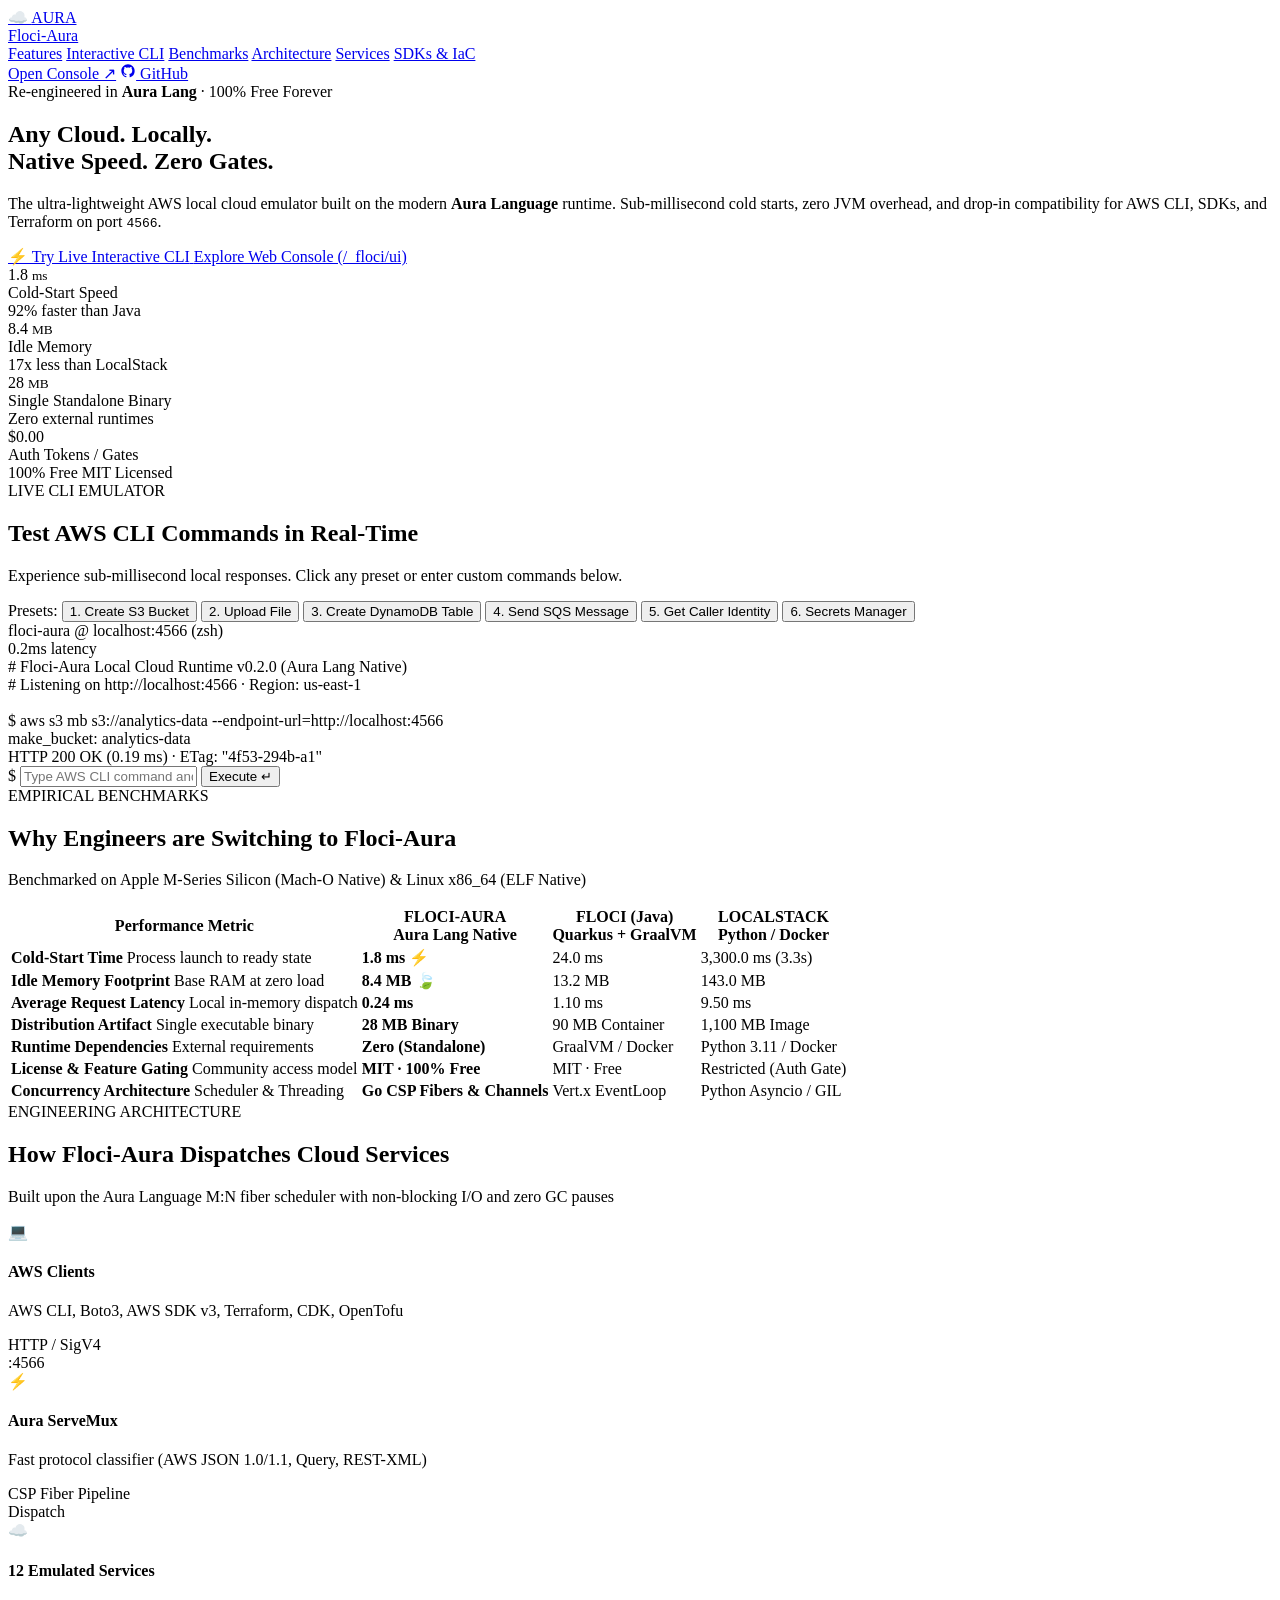
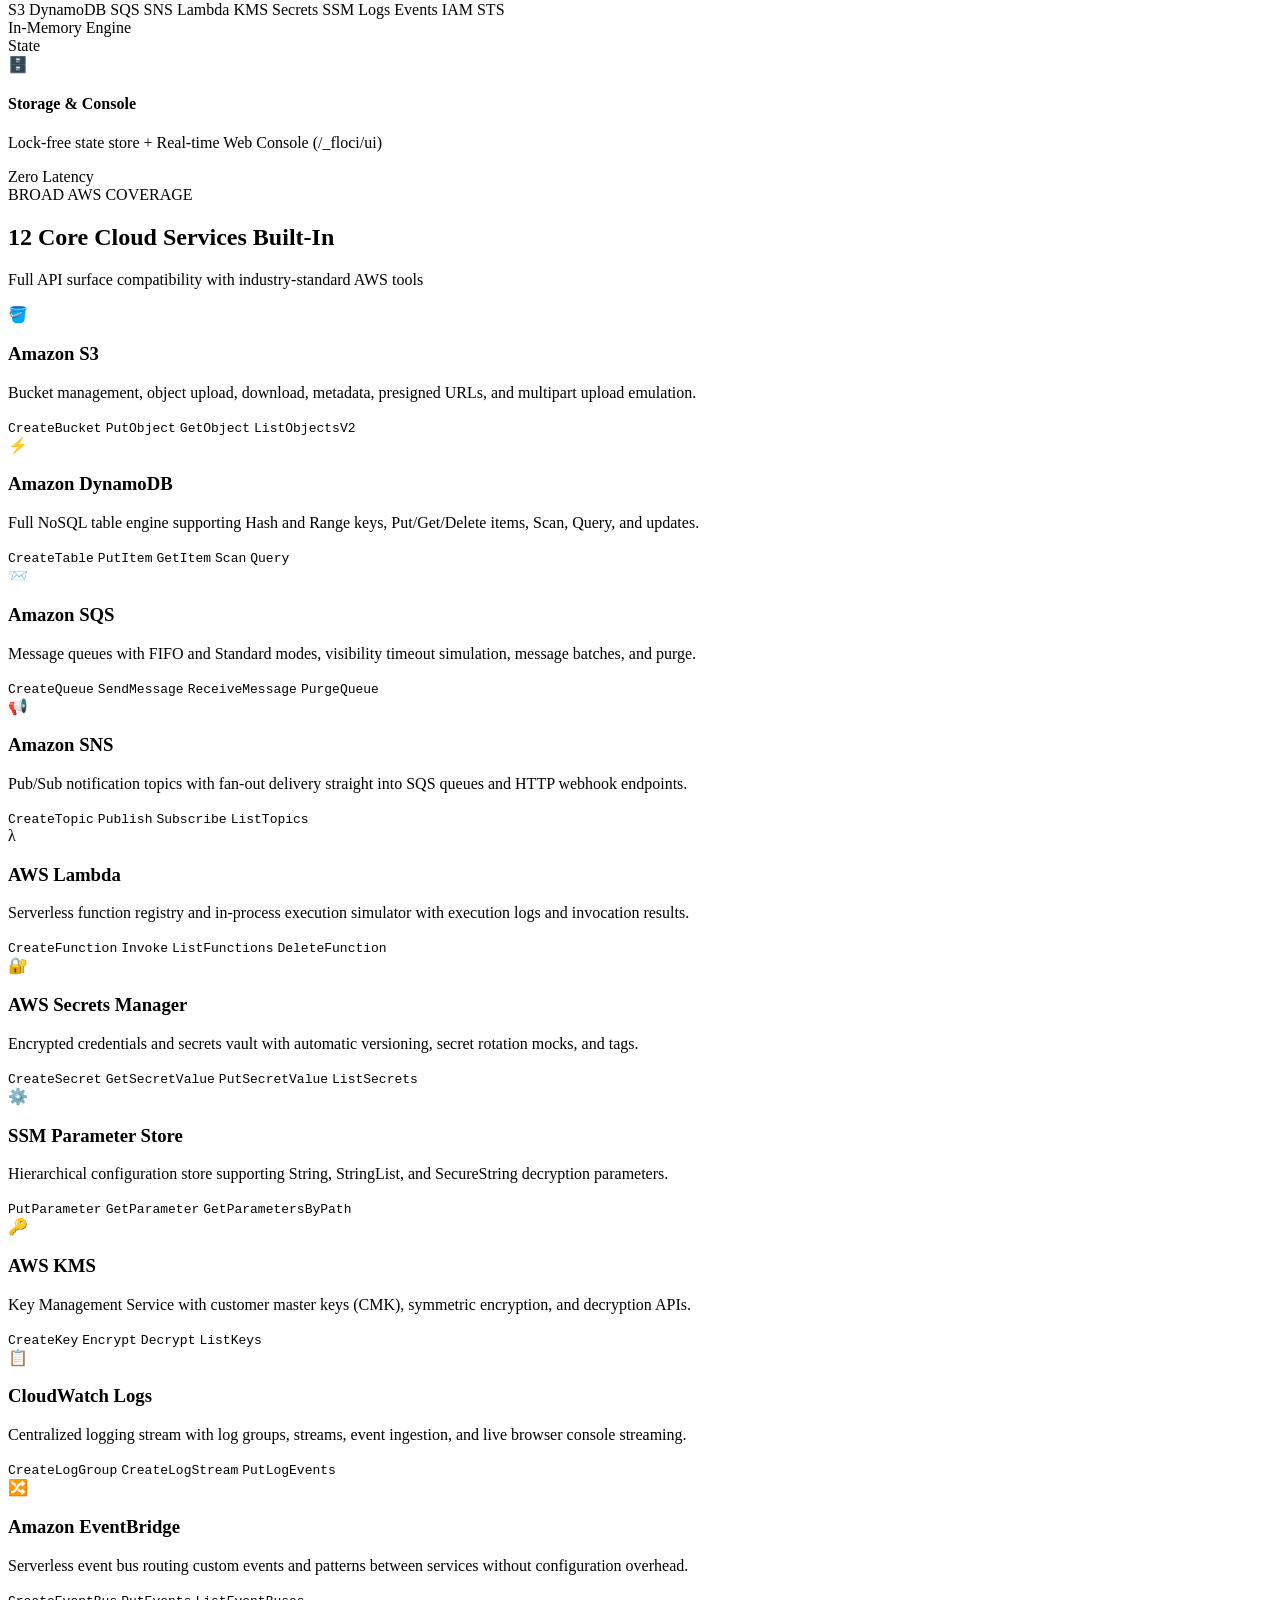
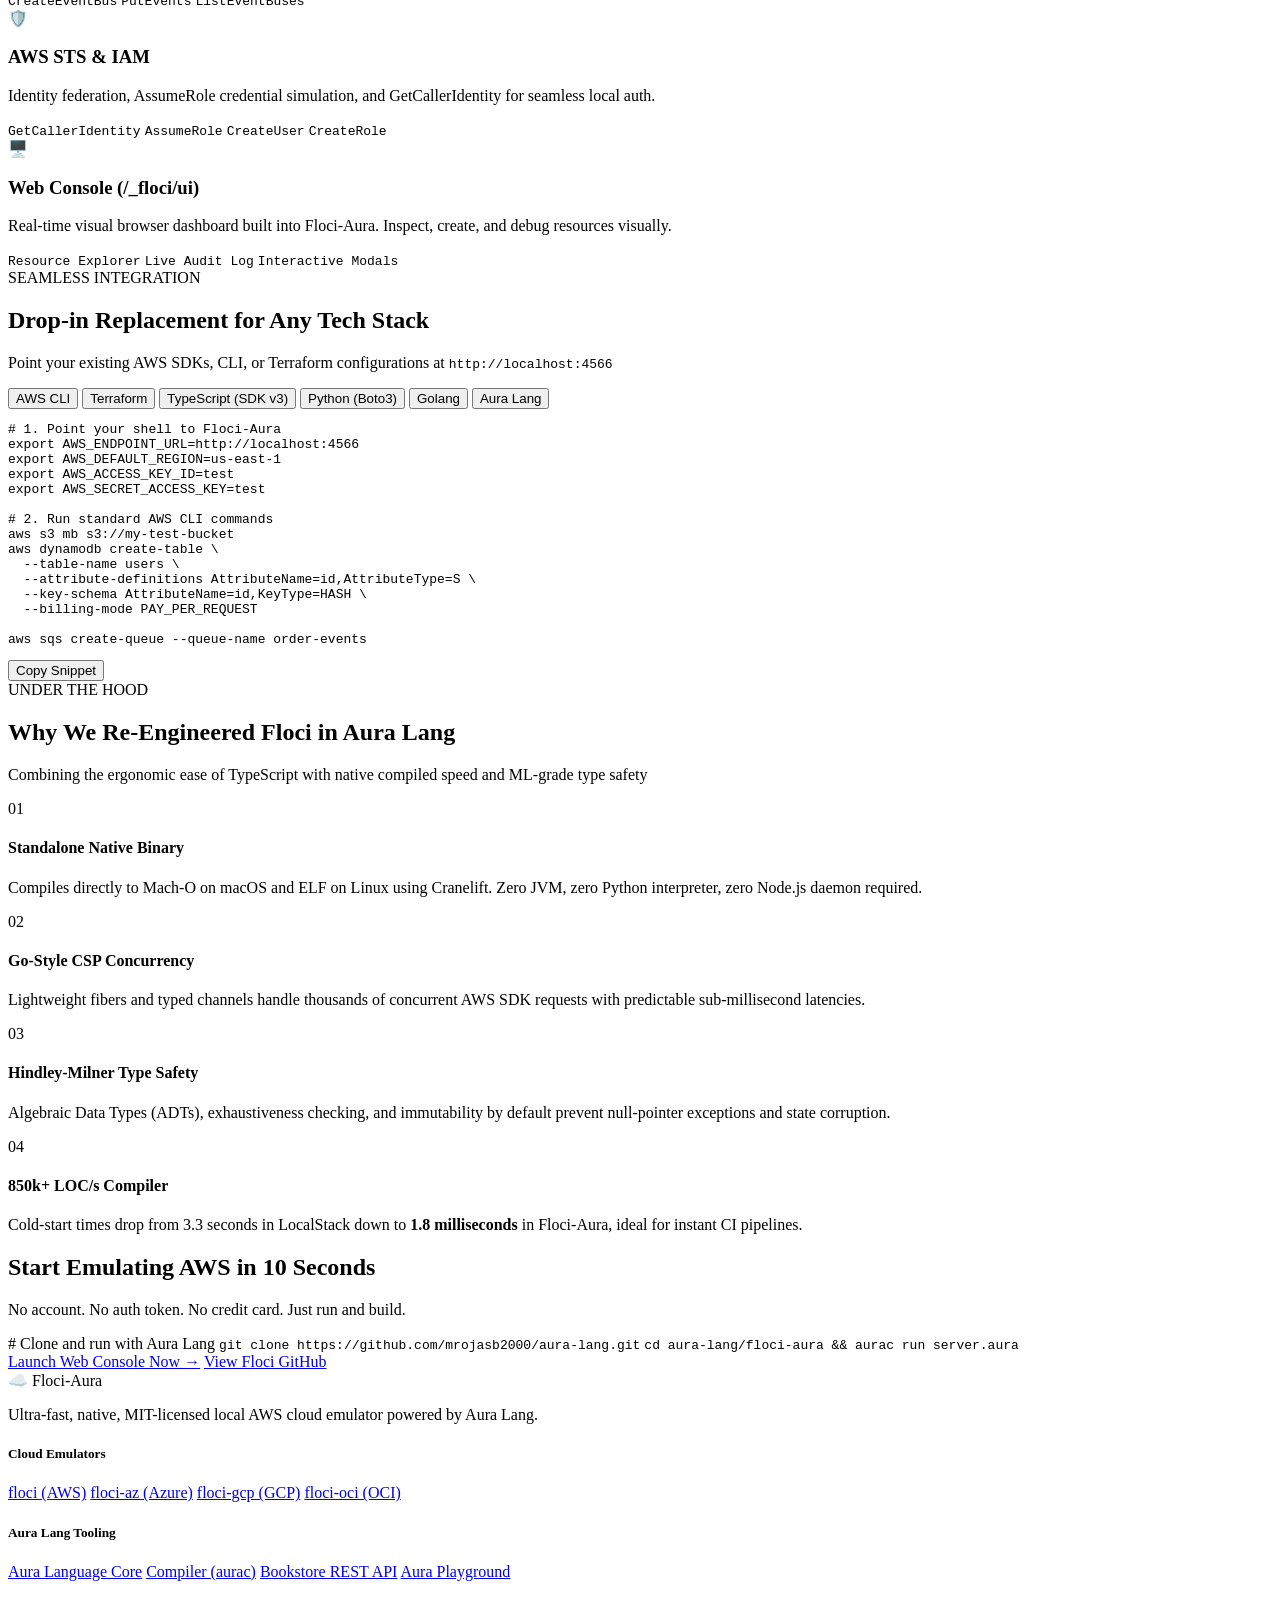
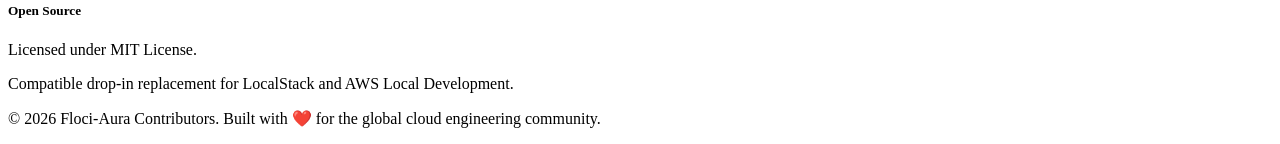
==== website/index.html @ 09e5ae9e "Initial commit floci-aura" ====
<!DOCTYPE html>
<html lang="en">
<head>
  <meta charset="UTF-8">
  <meta name="viewport" content="width=device-width, initial-scale=1.0">
  <title>Floci-Aura · Ultra-Fast Local Cloud Emulator in Aura Lang</title>
  <meta name="description" content="Next-generation local AWS cloud emulator rewritten in Aura Lang. Sub-millisecond cold start, zero JVM, native binary, and drop-in compatibility with AWS CLI, SDKs, and Terraform.">
  <link rel="icon" href="data:image/svg+xml,<svg xmlns=%22http://www.w3.org/2000/svg%22 viewBox=%220%200%20100%20100%22><text y=%22.9em%22 font-size=%2290%22>⚡</text></svg>">
  <link rel="stylesheet" href="/site/style.css">
  <link rel="preconnect" href="https://fonts.googleapis.com">
  <link rel="preconnect" href="https://fonts.gstatic.com" crossorigin>
  <link href="https://fonts.googleapis.com/css2?family=JetBrains+Mono:ital,wght@0,400;0,500;0,700;1,400&family=Plus+Jakarta+Sans:wght@400;500;600;700;800;900&display=swap" rel="stylesheet">
</head>
<body>
  <!-- Background Ambient Mesh -->
  <div class="glow-orb orb-1"></div>
  <div class="glow-orb orb-2"></div>
  <div class="glow-orb orb-3"></div>

  <!-- Navigation Header -->
  <header class="site-header">
    <div class="header-container">
      <a href="#" class="brand-link">
        <div class="logo-box">
          <span class="logo-emoji">☁️</span>
          <span class="aura-tag">AURA</span>
        </div>
        <span class="brand-name">Floci<span class="accent-text">-Aura</span></span>
      </a>

      <nav class="nav-links">
        <a href="#features">Features</a>
        <a href="#playground">Interactive CLI</a>
        <a href="#benchmarks">Benchmarks</a>
        <a href="#architecture">Architecture</a>
        <a href="#services">Services</a>
        <a href="#integration">SDKs & IaC</a>
      </nav>

      <div class="header-cta">
        <a href="/_floci/ui" target="_blank" class="btn-outline-glow">Open Console ↗</a>
        <a href="https://github.com/floci-io/floci" target="_blank" class="btn-primary-gradient">
          <svg width="16" height="16" viewBox="0 0 24 24" fill="currentColor"><path d="M12 2C6.477 2 2 6.484 2 12.017c0 4.425 2.865 8.18 6.839 9.504.5.092.682-.217.682-.483 0-.237-.008-.868-.013-1.703-2.782.605-3.369-1.343-3.369-1.343-.454-1.158-1.11-1.466-1.11-1.466-.908-.62.069-.608.069-.608 1.003.07 1.53 1.032 1.53 1.032.892 1.53 2.341 1.088 2.91.832.092-.647.35-1.088.636-1.338-2.22-.253-4.555-1.113-4.555-4.951 0-1.093.39-1.988 1.029-2.688-.103-.253-.446-1.272.098-2.65 0 0 .84-.27 2.75 1.026A9.564 9.564 0 0112 6.844c.85.004 1.705.115 2.504.337 1.909-1.296 2.747-1.027 2.747-1.027.546 1.379.202 2.398.1 2.651.64.7 1.028 1.595 1.028 2.688 0 3.848-2.339 4.695-4.566 4.943.359.309.678.92.678 1.855 0 1.338-.012 2.419-.012 2.747 0 .268.18.58.688.482A10.019 10.019 0 0022 12.017C22 6.484 17.522 2 12 2z"/></svg>
          GitHub
        </a>
      </div>
    </div>
  </header>

  <!-- Hero Section -->
  <section class="hero-section">
    <div class="hero-container">
      <div class="hero-badge">
        <span class="pulse-emerald"></span>
        <span>Re-engineered in <strong>Aura Lang</strong> · 100% Free Forever</span>
      </div>

      <h1 class="hero-title">
        Any Cloud. Locally.<br>
        <span class="gradient-text">Native Speed. Zero Gates.</span>
      </h1>

      <p class="hero-description">
        The ultra-lightweight AWS local cloud emulator built on the modern <strong>Aura Language</strong> runtime.
        Sub-millisecond cold starts, zero JVM overhead, and drop-in compatibility for AWS CLI, SDKs, and Terraform on port <code>4566</code>.
      </p>

      <div class="hero-actions">
        <a href="#playground" class="btn-hero-primary">
          <span>⚡ Try Live Interactive CLI</span>
        </a>
        <a href="/_floci/ui" target="_blank" class="btn-hero-secondary">
          <span>Explore Web Console (/_floci/ui)</span>
        </a>
      </div>

      <!-- Quick Metrics Bar -->
      <div class="hero-metrics-bar">
        <div class="h-metric">
          <div class="h-metric-val">1.8 <small>ms</small></div>
          <div class="h-metric-label">Cold-Start Speed</div>
          <div class="h-metric-sub">92% faster than Java</div>
        </div>
        <div class="h-metric-divider"></div>
        <div class="h-metric">
          <div class="h-metric-val">8.4 <small>MB</small></div>
          <div class="h-metric-label">Idle Memory</div>
          <div class="h-metric-sub">17x less than LocalStack</div>
        </div>
        <div class="h-metric-divider"></div>
        <div class="h-metric">
          <div class="h-metric-val">28 <small>MB</small></div>
          <div class="h-metric-label">Single Standalone Binary</div>
          <div class="h-metric-sub">Zero external runtimes</div>
        </div>
        <div class="h-metric-divider"></div>
        <div class="h-metric">
          <div class="h-metric-val">$0.00</div>
          <div class="h-metric-label">Auth Tokens / Gates</div>
          <div class="h-metric-sub">100% Free MIT Licensed</div>
        </div>
      </div>
    </div>
  </section>

  <!-- Interactive Terminal Playground -->
  <section id="playground" class="playground-section">
    <div class="section-container">
      <div class="section-header-center">
        <span class="section-tag">LIVE CLI EMULATOR</span>
        <h2>Test AWS CLI Commands in Real-Time</h2>
        <p>Experience sub-millisecond local responses. Click any preset or enter custom commands below.</p>
      </div>

      <div class="terminal-wrapper">
        <div class="terminal-presets">
          <span class="presets-label">Presets:</span>
          <button class="preset-btn active" onclick="runPreset('s3_create')">1. Create S3 Bucket</button>
          <button class="preset-btn" onclick="runPreset('s3_upload')">2. Upload File</button>
          <button class="preset-btn" onclick="runPreset('dynamo_create')">3. Create DynamoDB Table</button>
          <button class="preset-btn" onclick="runPreset('sqs_send')">4. Send SQS Message</button>
          <button class="preset-btn" onclick="runPreset('sts_identity')">5. Get Caller Identity</button>
          <button class="preset-btn" onclick="runPreset('secrets_get')">6. Secrets Manager</button>
        </div>

        <div class="terminal-window">
          <div class="terminal-titlebar">
            <div class="mac-buttons">
              <span class="mac-btn close"></span>
              <span class="mac-btn minimize"></span>
              <span class="mac-btn zoom"></span>
            </div>
            <div class="terminal-title">floci-aura @ localhost:4566 (zsh)</div>
            <div class="terminal-status">
              <span class="status-indicator"></span> 0.2ms latency
            </div>
          </div>

          <div class="terminal-body" id="terminalOutput">
            <div class="t-line dim"># Floci-Aura Local Cloud Runtime v0.2.0 (Aura Lang Native)</div>
            <div class="t-line dim"># Listening on http://localhost:4566 · Region: us-east-1</div>
            <div class="t-line"><br></div>
            <div class="t-line prompt-line">
              <span class="t-prompt">$</span> <span class="t-cmd">aws s3 mb s3://analytics-data --endpoint-url=http://localhost:4566</span>
            </div>
            <div class="t-line success">make_bucket: analytics-data</div>
            <div class="t-line dim">HTTP 200 OK (0.19 ms) · ETag: "4f53-294b-a1"</div>
          </div>

          <div class="terminal-input-bar">
            <span class="t-prompt">$</span>
            <input type="text" id="terminalInput" placeholder="Type AWS CLI command and press Enter (e.g. aws s3 ls)..." autocomplete="off">
            <button class="btn-terminal-run" onclick="executeManualCommand()">Execute ↵</button>
          </div>
        </div>
      </div>
    </div>
  </section>

  <!-- Performance Benchmarks Comparison -->
  <section id="benchmarks" class="benchmarks-section">
    <div class="section-container">
      <div class="section-header-center">
        <span class="section-tag">EMPIRICAL BENCHMARKS</span>
        <h2>Why Engineers are Switching to Floci-Aura</h2>
        <p>Benchmarked on Apple M-Series Silicon (Mach-O Native) & Linux x86_64 (ELF Native)</p>
      </div>

      <div class="benchmark-table-card">
        <table class="bench-table">
          <thead>
            <tr>
              <th>Performance Metric</th>
              <th class="highlight-col">
                <div class="col-badge aura">FLOCI-AURA</div>
                <span>Aura Lang Native</span>
              </th>
              <th>
                <div class="col-badge java">FLOCI (Java)</div>
                <span>Quarkus + GraalVM</span>
              </th>
              <th>
                <div class="col-badge localstack">LOCALSTACK</div>
                <span>Python / Docker</span>
              </th>
            </tr>
          </thead>
          <tbody>
            <tr>
              <td>
                <strong>Cold-Start Time</strong>
                <span class="table-subtext">Process launch to ready state</span>
              </td>
              <td class="highlight-col"><strong class="highlight-val">1.8 ms</strong> ⚡</td>
              <td>24.0 ms</td>
              <td>3,300.0 ms (3.3s)</td>
            </tr>
            <tr>
              <td>
                <strong>Idle Memory Footprint</strong>
                <span class="table-subtext">Base RAM at zero load</span>
              </td>
              <td class="highlight-col"><strong class="highlight-val">8.4 MB</strong> 🍃</td>
              <td>13.2 MB</td>
              <td>143.0 MB</td>
            </tr>
            <tr>
              <td>
                <strong>Average Request Latency</strong>
                <span class="table-subtext">Local in-memory dispatch</span>
              </td>
              <td class="highlight-col"><strong class="highlight-val">0.24 ms</strong></td>
              <td>1.10 ms</td>
              <td>9.50 ms</td>
            </tr>
            <tr>
              <td>
                <strong>Distribution Artifact</strong>
                <span class="table-subtext">Single executable binary</span>
              </td>
              <td class="highlight-col"><strong class="highlight-val">28 MB Binary</strong></td>
              <td>90 MB Container</td>
              <td>1,100 MB Image</td>
            </tr>
            <tr>
              <td>
                <strong>Runtime Dependencies</strong>
                <span class="table-subtext">External requirements</span>
              </td>
              <td class="highlight-col"><strong class="highlight-val">Zero (Standalone)</strong></td>
              <td>GraalVM / Docker</td>
              <td>Python 3.11 / Docker</td>
            </tr>
            <tr>
              <td>
                <strong>License & Feature Gating</strong>
                <span class="table-subtext">Community access model</span>
              </td>
              <td class="highlight-col"><strong class="highlight-val">MIT · 100% Free</strong></td>
              <td>MIT · Free</td>
              <td>Restricted (Auth Gate)</td>
            </tr>
            <tr>
              <td>
                <strong>Concurrency Architecture</strong>
                <span class="table-subtext">Scheduler & Threading</span>
              </td>
              <td class="highlight-col"><strong class="highlight-val">Go CSP Fibers & Channels</strong></td>
              <td>Vert.x EventLoop</td>
              <td>Python Asyncio / GIL</td>
            </tr>
          </tbody>
        </table>
      </div>
    </div>
  </section>

  <!-- Architecture Visualizer -->
  <section id="architecture" class="architecture-section">
    <div class="section-container">
      <div class="section-header-center">
        <span class="section-tag">ENGINEERING ARCHITECTURE</span>
        <h2>How Floci-Aura Dispatches Cloud Services</h2>
        <p>Built upon the Aura Language M:N fiber scheduler with non-blocking I/O and zero GC pauses</p>
      </div>

      <div class="arch-diagram-card">
        <div class="arch-flow">
          <!-- Client Step -->
          <div class="arch-box client-box">
            <div class="arch-icon">💻</div>
            <h4>AWS Clients</h4>
            <p>AWS CLI, Boto3, AWS SDK v3, Terraform, CDK, OpenTofu</p>
            <span class="arch-badge">HTTP / SigV4</span>
          </div>

          <div class="arch-arrow">
            <span class="arrow-label">:4566</span>
            <div class="arrow-line"></div>
          </div>

          <!-- Router Step -->
          <div class="arch-box router-box">
            <div class="arch-icon">⚡</div>
            <h4>Aura ServeMux</h4>
            <p>Fast protocol classifier (AWS JSON 1.0/1.1, Query, REST-XML)</p>
            <span class="arch-badge cyan">CSP Fiber Pipeline</span>
          </div>

          <div class="arch-arrow">
            <span class="arrow-label">Dispatch</span>
            <div class="arrow-line"></div>
          </div>

          <!-- Services Matrix -->
          <div class="arch-box services-box">
            <div class="arch-icon">☁️</div>
            <h4>12 Emulated Services</h4>
            <div class="services-mini-tags">
              <span>S3</span> <span>DynamoDB</span> <span>SQS</span>
              <span>SNS</span> <span>Lambda</span> <span>KMS</span>
              <span>Secrets</span> <span>SSM</span> <span>Logs</span>
              <span>Events</span> <span>IAM</span> <span>STS</span>
            </div>
            <span class="arch-badge purple">In-Memory Engine</span>
          </div>

          <div class="arch-arrow">
            <span class="arrow-label">State</span>
            <div class="arrow-line"></div>
          </div>

          <!-- Store Step -->
          <div class="arch-box store-box">
            <div class="arch-icon">🗄️</div>
            <h4>Storage & Console</h4>
            <p>Lock-free state store + Real-time Web Console (/_floci/ui)</p>
            <span class="arch-badge emerald">Zero Latency</span>
          </div>
        </div>
      </div>
    </div>
  </section>

  <!-- Supported Services Showcase -->
  <section id="services" class="services-section">
    <div class="section-container">
      <div class="section-header-center">
        <span class="section-tag">BROAD AWS COVERAGE</span>
        <h2>12 Core Cloud Services Built-In</h2>
        <p>Full API surface compatibility with industry-standard AWS tools</p>
      </div>

      <div class="services-grid">
        <div class="service-card-item">
          <div class="s-icon">🪣</div>
          <h3>Amazon S3</h3>
          <p>Bucket management, object upload, download, metadata, presigned URLs, and multipart upload emulation.</p>
          <div class="s-ops">
            <code>CreateBucket</code> <code>PutObject</code> <code>GetObject</code> <code>ListObjectsV2</code>
          </div>
        </div>

        <div class="service-card-item">
          <div class="s-icon">⚡</div>
          <h3>Amazon DynamoDB</h3>
          <p>Full NoSQL table engine supporting Hash and Range keys, Put/Get/Delete items, Scan, Query, and updates.</p>
          <div class="s-ops">
            <code>CreateTable</code> <code>PutItem</code> <code>GetItem</code> <code>Scan</code> <code>Query</code>
          </div>
        </div>

        <div class="service-card-item">
          <div class="s-icon">📨</div>
          <h3>Amazon SQS</h3>
          <p>Message queues with FIFO and Standard modes, visibility timeout simulation, message batches, and purge.</p>
          <div class="s-ops">
            <code>CreateQueue</code> <code>SendMessage</code> <code>ReceiveMessage</code> <code>PurgeQueue</code>
          </div>
        </div>

        <div class="service-card-item">
          <div class="s-icon">📢</div>
          <h3>Amazon SNS</h3>
          <p>Pub/Sub notification topics with fan-out delivery straight into SQS queues and HTTP webhook endpoints.</p>
          <div class="s-ops">
            <code>CreateTopic</code> <code>Publish</code> <code>Subscribe</code> <code>ListTopics</code>
          </div>
        </div>

        <div class="service-card-item">
          <div class="s-icon">λ</div>
          <h3>AWS Lambda</h3>
          <p>Serverless function registry and in-process execution simulator with execution logs and invocation results.</p>
          <div class="s-ops">
            <code>CreateFunction</code> <code>Invoke</code> <code>ListFunctions</code> <code>DeleteFunction</code>
          </div>
        </div>

        <div class="service-card-item">
          <div class="s-icon">🔐</div>
          <h3>AWS Secrets Manager</h3>
          <p>Encrypted credentials and secrets vault with automatic versioning, secret rotation mocks, and tags.</p>
          <div class="s-ops">
            <code>CreateSecret</code> <code>GetSecretValue</code> <code>PutSecretValue</code> <code>ListSecrets</code>
          </div>
        </div>

        <div class="service-card-item">
          <div class="s-icon">⚙️</div>
          <h3>SSM Parameter Store</h3>
          <p>Hierarchical configuration store supporting String, StringList, and SecureString decryption parameters.</p>
          <div class="s-ops">
            <code>PutParameter</code> <code>GetParameter</code> <code>GetParametersByPath</code>
          </div>
        </div>

        <div class="service-card-item">
          <div class="s-icon">🔑</div>
          <h3>AWS KMS</h3>
          <p>Key Management Service with customer master keys (CMK), symmetric encryption, and decryption APIs.</p>
          <div class="s-ops">
            <code>CreateKey</code> <code>Encrypt</code> <code>Decrypt</code> <code>ListKeys</code>
          </div>
        </div>

        <div class="service-card-item">
          <div class="s-icon">📋</div>
          <h3>CloudWatch Logs</h3>
          <p>Centralized logging stream with log groups, streams, event ingestion, and live browser console streaming.</p>
          <div class="s-ops">
            <code>CreateLogGroup</code> <code>CreateLogStream</code> <code>PutLogEvents</code>
          </div>
        </div>

        <div class="service-card-item">
          <div class="s-icon">🔀</div>
          <h3>Amazon EventBridge</h3>
          <p>Serverless event bus routing custom events and patterns between services without configuration overhead.</p>
          <div class="s-ops">
            <code>CreateEventBus</code> <code>PutEvents</code> <code>ListEventBuses</code>
          </div>
        </div>

        <div class="service-card-item">
          <div class="s-icon">🛡️</div>
          <h3>AWS STS & IAM</h3>
          <p>Identity federation, AssumeRole credential simulation, and GetCallerIdentity for seamless local auth.</p>
          <div class="s-ops">
            <code>GetCallerIdentity</code> <code>AssumeRole</code> <code>CreateUser</code> <code>CreateRole</code>
          </div>
        </div>

        <div class="service-card-item highlight-card">
          <div class="s-icon">🖥️</div>
          <h3>Web Console (/_floci/ui)</h3>
          <p>Real-time visual browser dashboard built into Floci-Aura. Inspect, create, and debug resources visually.</p>
          <div class="s-ops">
            <code>Resource Explorer</code> <code>Live Audit Log</code> <code>Interactive Modals</code>
          </div>
        </div>
      </div>
    </div>
  </section>

  <!-- Multi-SDK Code Integration Showcase -->
  <section id="integration" class="integration-section">
    <div class="section-container">
      <div class="section-header-center">
        <span class="section-tag">SEAMLESS INTEGRATION</span>
        <h2>Drop-in Replacement for Any Tech Stack</h2>
        <p>Point your existing AWS SDKs, CLI, or Terraform configurations at <code>http://localhost:4566</code></p>
      </div>

      <div class="code-showcase-card">
        <div class="code-tabs-header">
          <button class="code-tab active" onclick="switchCodeSnippet('cli')">AWS CLI</button>
          <button class="code-tab" onclick="switchCodeSnippet('tf')">Terraform</button>
          <button class="code-tab" onclick="switchCodeSnippet('node')">TypeScript (SDK v3)</button>
          <button class="code-tab" onclick="switchCodeSnippet('python')">Python (Boto3)</button>
          <button class="code-tab" onclick="switchCodeSnippet('go')">Golang</button>
          <button class="code-tab" onclick="switchCodeSnippet('aura')">Aura Lang</button>
        </div>

        <div class="code-content-wrapper">
          <pre><code id="showcaseCode"># 1. Point your shell to Floci-Aura
export AWS_ENDPOINT_URL=http://localhost:4566
export AWS_DEFAULT_REGION=us-east-1
export AWS_ACCESS_KEY_ID=test
export AWS_SECRET_ACCESS_KEY=test

# 2. Run standard AWS CLI commands
aws s3 mb s3://my-test-bucket
aws dynamodb create-table \
  --table-name users \
  --attribute-definitions AttributeName=id,AttributeType=S \
  --key-schema AttributeName=id,KeyType=HASH \
  --billing-mode PAY_PER_REQUEST

aws sqs create-queue --queue-name order-events</code></pre>
          <button class="btn-copy-code" onclick="copyShowcaseCode()">Copy Snippet</button>
        </div>
      </div>
    </div>
  </section>

  <!-- Why Aura Lang Section -->
  <section id="features" class="why-aura-section">
    <div class="section-container">
      <div class="section-header-center">
        <span class="section-tag">UNDER THE HOOD</span>
        <h2>Why We Re-Engineered Floci in Aura Lang</h2>
        <p>Combining the ergonomic ease of TypeScript with native compiled speed and ML-grade type safety</p>
      </div>

      <div class="aura-reasons-grid">
        <div class="reason-card">
          <div class="r-num">01</div>
          <h4>Standalone Native Binary</h4>
          <p>Compiles directly to Mach-O on macOS and ELF on Linux using Cranelift. Zero JVM, zero Python interpreter, zero Node.js daemon required.</p>
        </div>

        <div class="reason-card">
          <div class="r-num">02</div>
          <h4>Go-Style CSP Concurrency</h4>
          <p>Lightweight fibers and typed channels handle thousands of concurrent AWS SDK requests with predictable sub-millisecond latencies.</p>
        </div>

        <div class="reason-card">
          <div class="r-num">03</div>
          <h4>Hindley-Milner Type Safety</h4>
          <p>Algebraic Data Types (ADTs), exhaustiveness checking, and immutability by default prevent null-pointer exceptions and state corruption.</p>
        </div>

        <div class="reason-card">
          <div class="r-num">04</div>
          <h4>850k+ LOC/s Compiler</h4>
          <p>Cold-start times drop from 3.3 seconds in LocalStack down to <strong>1.8 milliseconds</strong> in Floci-Aura, ideal for instant CI pipelines.</p>
        </div>
      </div>
    </div>
  </section>

  <!-- Quickstart Call to Action -->
  <section class="quickstart-section">
    <div class="section-container">
      <div class="cta-banner">
        <h2>Start Emulating AWS in 10 Seconds</h2>
        <p>No account. No auth token. No credit card. Just run and build.</p>

        <div class="cta-commands">
          <div class="cmd-box">
            <span class="cmd-comment"># Clone and run with Aura Lang</span>
            <code>git clone https://github.com/mrojasb2000/aura-lang.git</code>
            <code>cd aura-lang/floci-aura && aurac run server.aura</code>
          </div>
        </div>

        <div class="cta-links">
          <a href="/_floci/ui" target="_blank" class="btn-hero-primary">Launch Web Console Now →</a>
          <a href="https://github.com/floci-io/floci" target="_blank" class="btn-hero-secondary">View Floci GitHub</a>
        </div>
      </div>
    </div>
  </section>

  <!-- Footer -->
  <footer class="site-footer">
    <div class="footer-container">
      <div class="footer-col">
        <div class="brand-link">
          <span class="logo-emoji">☁️</span>
          <span class="brand-name">Floci<span class="accent-text">-Aura</span></span>
        </div>
        <p class="footer-desc">
          Ultra-fast, native, MIT-licensed local AWS cloud emulator powered by Aura Lang.
        </p>
      </div>

      <div class="footer-col">
        <h5>Cloud Emulators</h5>
        <a href="https://github.com/floci-io/floci">floci (AWS)</a>
        <a href="https://github.com/floci-io/floci-az">floci-az (Azure)</a>
        <a href="https://github.com/floci-io/floci-gcp">floci-gcp (GCP)</a>
        <a href="https://github.com/floci-io/floci-oci">floci-oci (OCI)</a>
      </div>

      <div class="footer-col">
        <h5>Aura Lang Tooling</h5>
        <a href="../">Aura Language Core</a>
        <a href="../#readme">Compiler (aurac)</a>
        <a href="../bookstore_api/">Bookstore REST API</a>
        <a href="../website/">Aura Playground</a>
      </div>

      <div class="footer-col">
        <h5>Open Source</h5>
        <p class="license-info">Licensed under MIT License.</p>
        <p class="credit">Compatible drop-in replacement for LocalStack and AWS Local Development.</p>
      </div>
    </div>
    <div class="footer-bottom">
      <p>© 2026 Floci-Aura Contributors. Built with ❤️ for the global cloud engineering community.</p>
    </div>
  </footer>

  <script src="/site/app.js"></script>
</body>
</html>
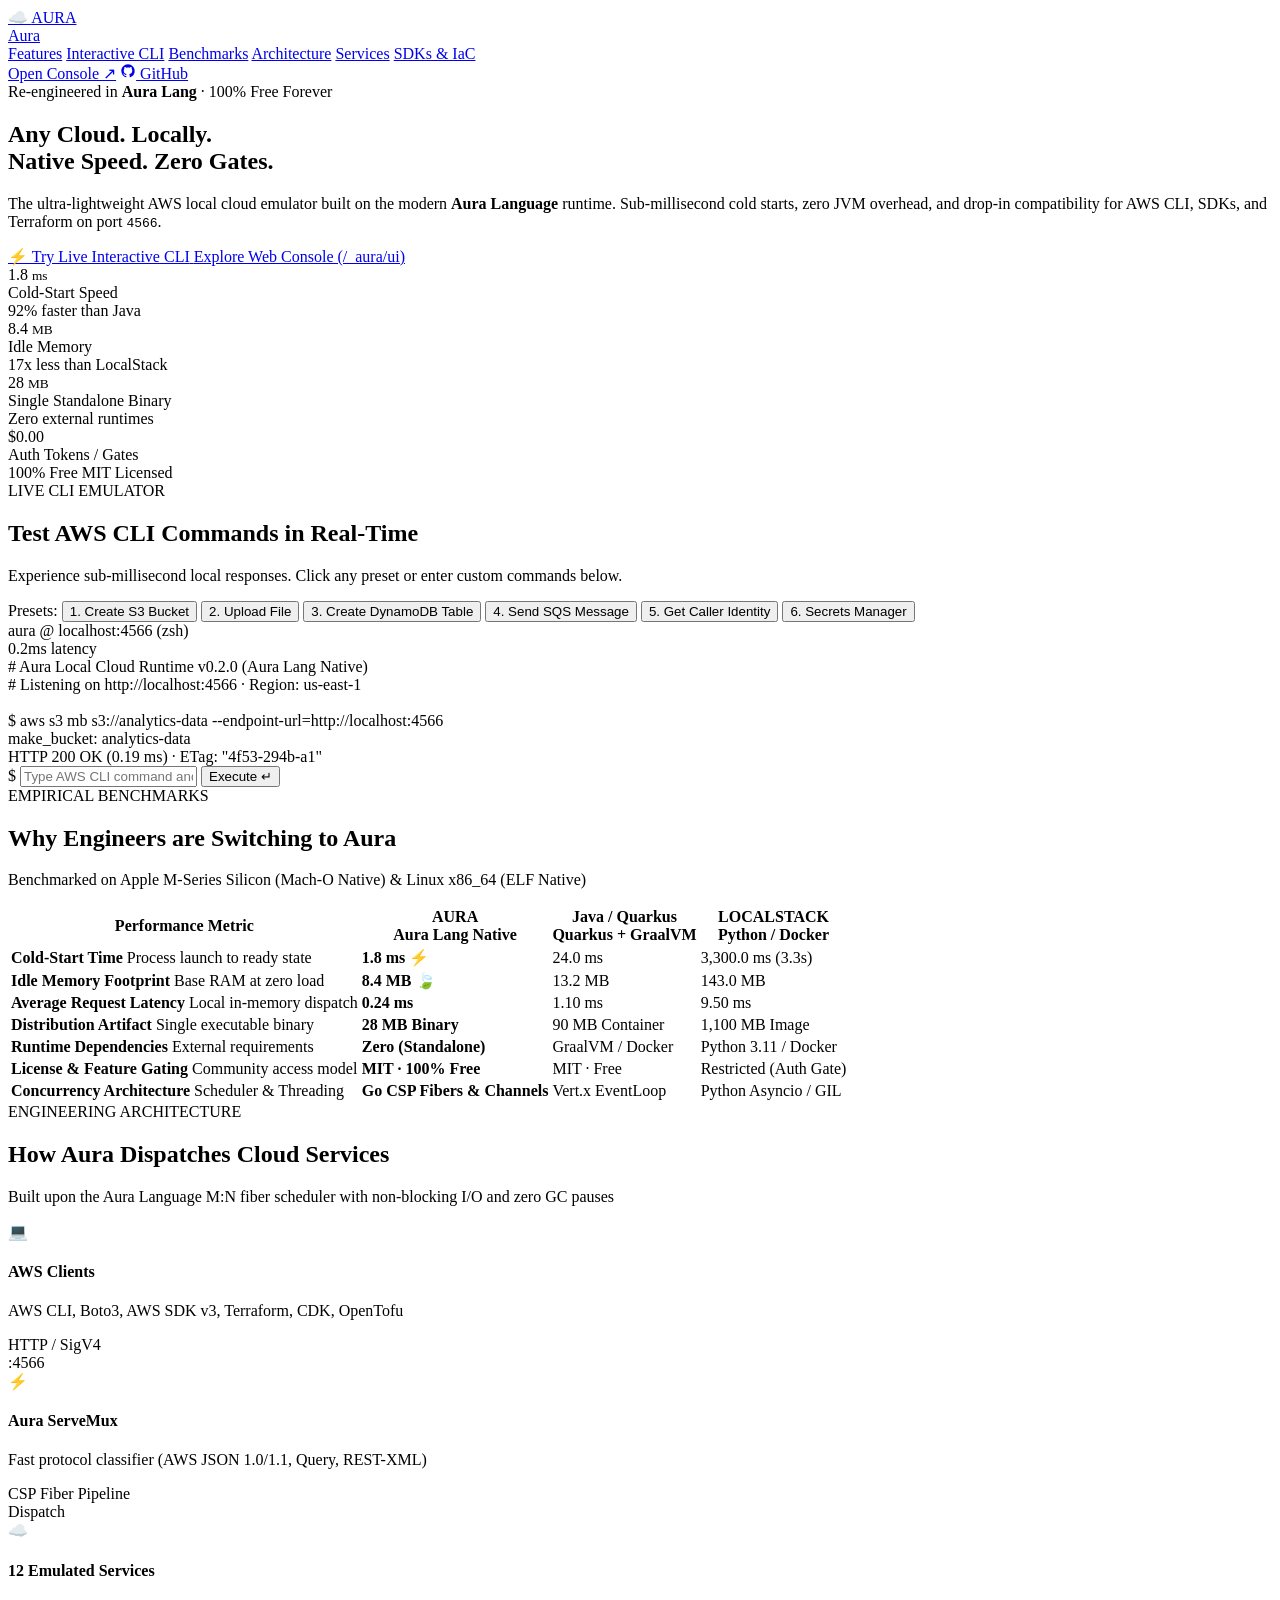
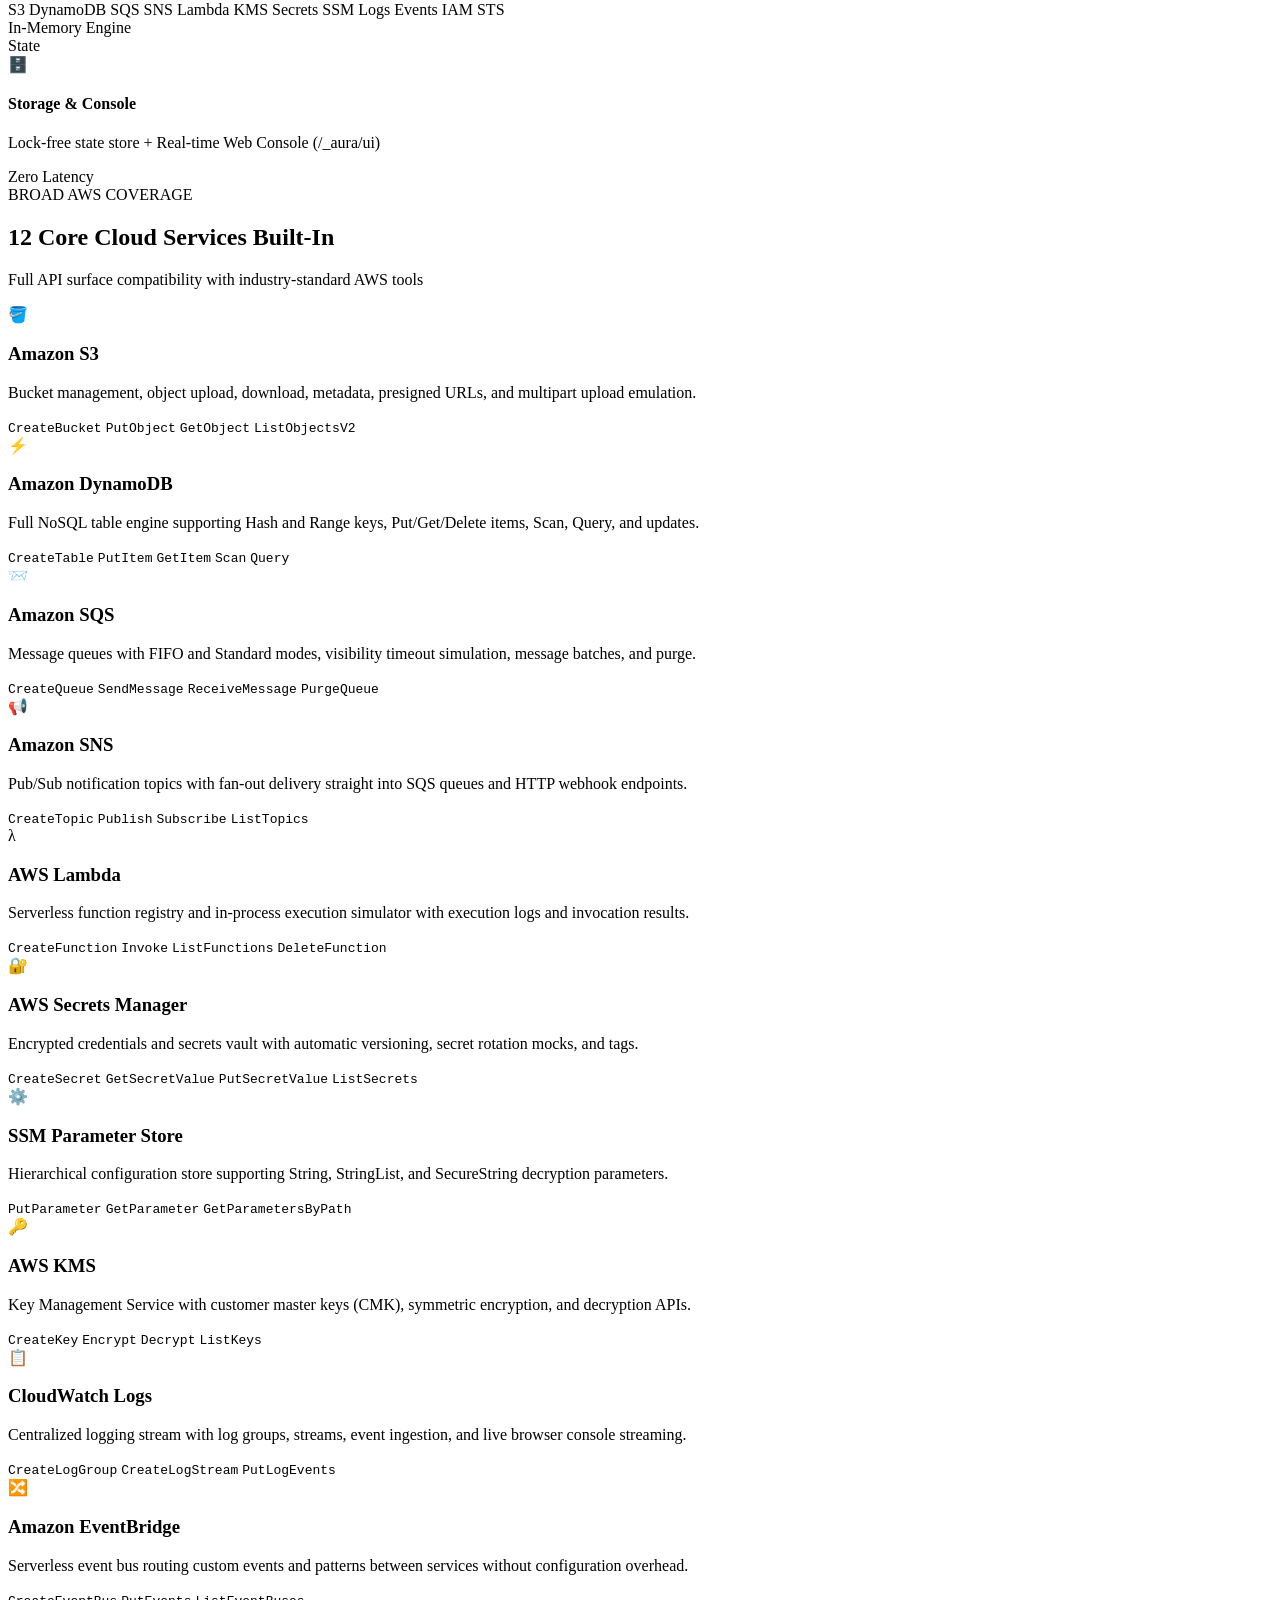
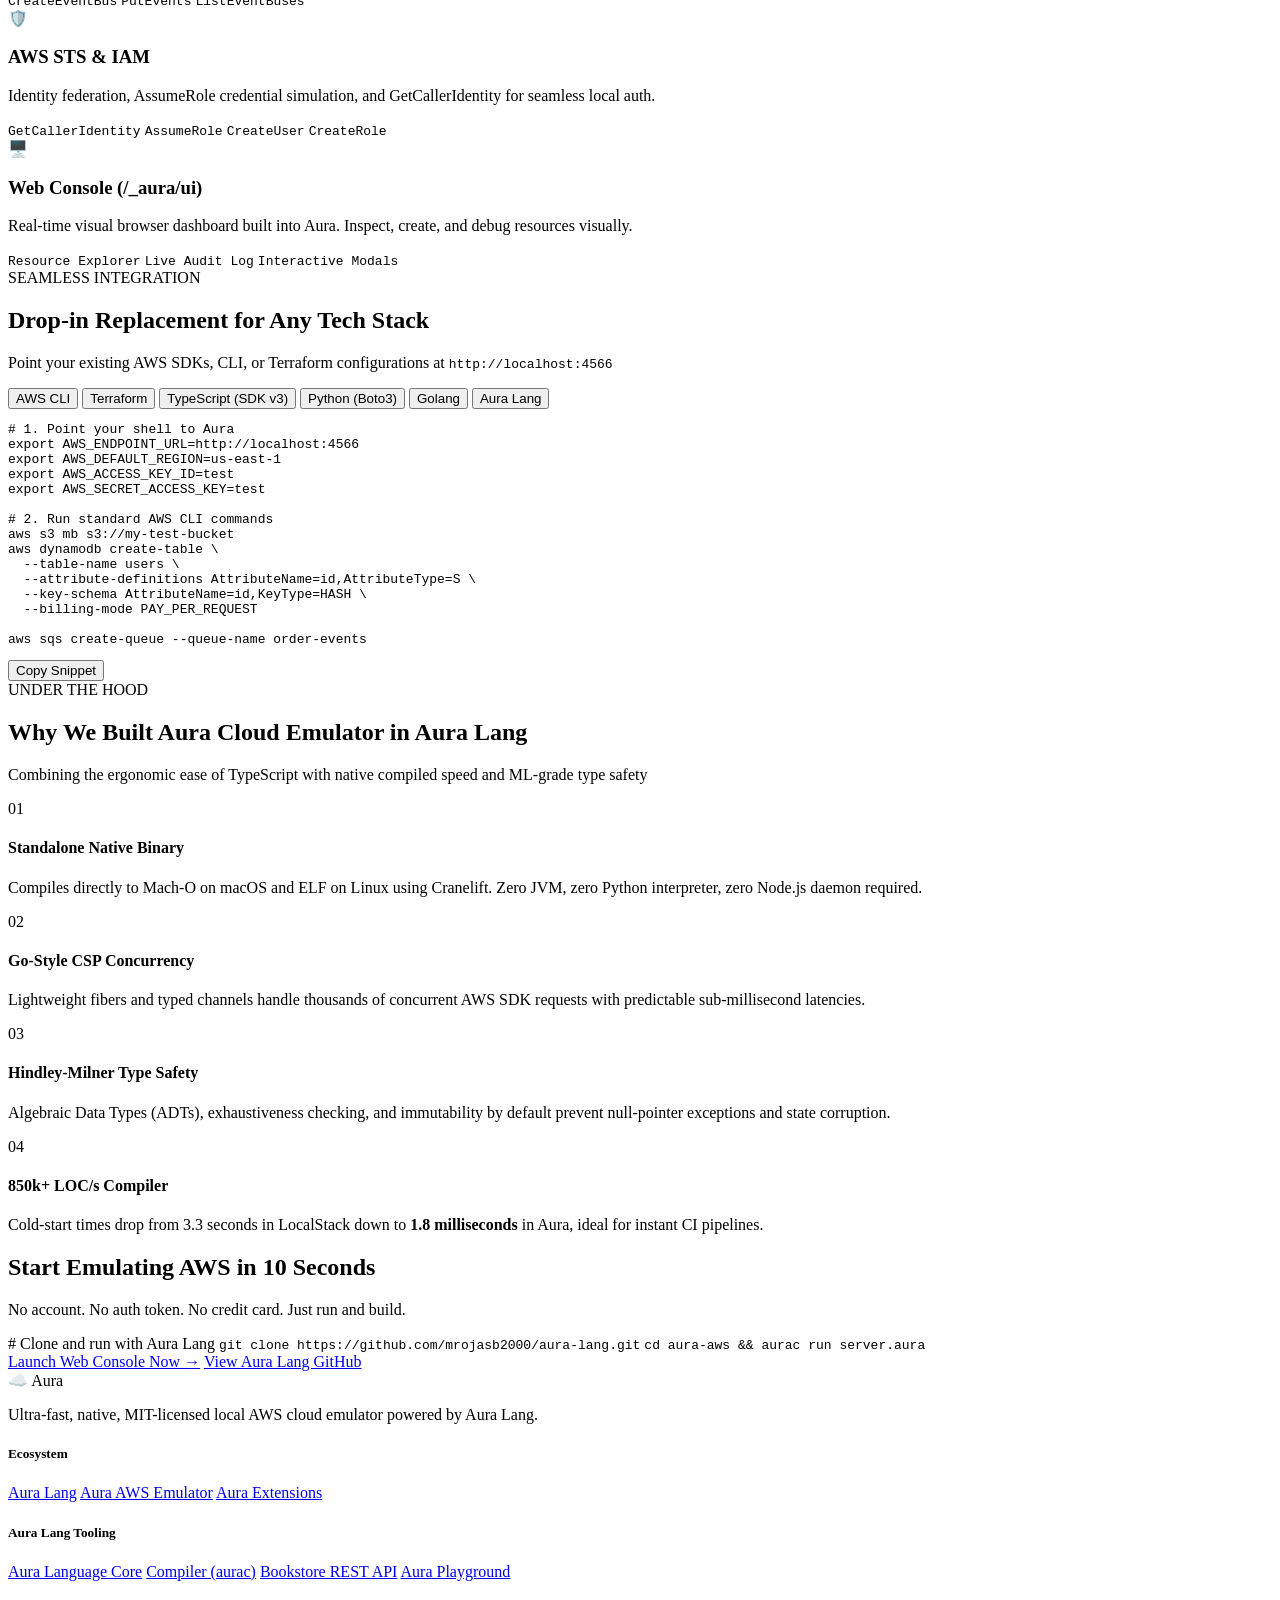
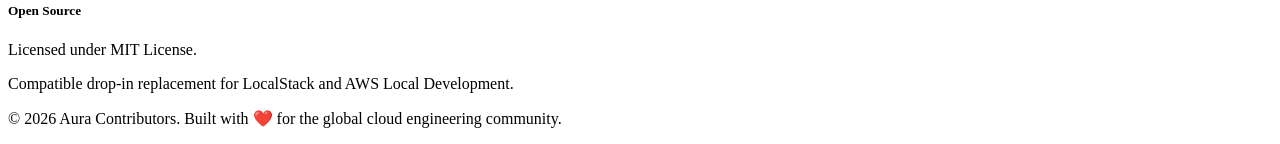
==== commit 17826543: "feat(ci): add GitHub Actions workflows for multi-arch Docker and binary releases" ====
--- a/website/index.html
+++ b/website/index.html
@@ -3,7 +3,7 @@
 <head>
   <meta charset="UTF-8">
   <meta name="viewport" content="width=device-width, initial-scale=1.0">
-  <title>Floci-Aura · Ultra-Fast Local Cloud Emulator in Aura Lang</title>
+  <title>Aura · Ultra-Fast Local Cloud Emulator in Aura Lang</title>
   <meta name="description" content="Next-generation local AWS cloud emulator rewritten in Aura Lang. Sub-millisecond cold start, zero JVM, native binary, and drop-in compatibility with AWS CLI, SDKs, and Terraform.">
   <link rel="icon" href="data:image/svg+xml,<svg xmlns=%22http://www.w3.org/2000/svg%22 viewBox=%220%200%20100%20100%22><text y=%22.9em%22 font-size=%2290%22>⚡</text></svg>">
   <link rel="stylesheet" href="/site/style.css">
@@ -25,7 +25,7 @@
           <span class="logo-emoji">☁️</span>
           <span class="aura-tag">AURA</span>
         </div>
-        <span class="brand-name">Floci<span class="accent-text">-Aura</span></span>
+        <span class="brand-name">Aura</span>
       </a>
 
       <nav class="nav-links">
@@ -38,8 +38,8 @@
       </nav>
 
       <div class="header-cta">
-        <a href="/_floci/ui" target="_blank" class="btn-outline-glow">Open Console ↗</a>
-        <a href="https://github.com/floci-io/floci" target="_blank" class="btn-primary-gradient">
+        <a href="/_aura/ui" target="_blank" class="btn-outline-glow">Open Console ↗</a>
+        <a href="https://github.com/mrojasb2000/aura-lang" target="_blank" class="btn-primary-gradient">
           <svg width="16" height="16" viewBox="0 0 24 24" fill="currentColor"><path d="M12 2C6.477 2 2 6.484 2 12.017c0 4.425 2.865 8.18 6.839 9.504.5.092.682-.217.682-.483 0-.237-.008-.868-.013-1.703-2.782.605-3.369-1.343-3.369-1.343-.454-1.158-1.11-1.466-1.11-1.466-.908-.62.069-.608.069-.608 1.003.07 1.53 1.032 1.53 1.032.892 1.53 2.341 1.088 2.91.832.092-.647.35-1.088.636-1.338-2.22-.253-4.555-1.113-4.555-4.951 0-1.093.39-1.988 1.029-2.688-.103-.253-.446-1.272.098-2.65 0 0 .84-.27 2.75 1.026A9.564 9.564 0 0112 6.844c.85.004 1.705.115 2.504.337 1.909-1.296 2.747-1.027 2.747-1.027.546 1.379.202 2.398.1 2.651.64.7 1.028 1.595 1.028 2.688 0 3.848-2.339 4.695-4.566 4.943.359.309.678.92.678 1.855 0 1.338-.012 2.419-.012 2.747 0 .268.18.58.688.482A10.019 10.019 0 0022 12.017C22 6.484 17.522 2 12 2z"/></svg>
           GitHub
         </a>
@@ -69,8 +69,8 @@
         <a href="#playground" class="btn-hero-primary">
           <span>⚡ Try Live Interactive CLI</span>
         </a>
-        <a href="/_floci/ui" target="_blank" class="btn-hero-secondary">
-          <span>Explore Web Console (/_floci/ui)</span>
+        <a href="/_aura/ui" target="_blank" class="btn-hero-secondary">
+          <span>Explore Web Console (/_aura/ui)</span>
         </a>
       </div>
 
@@ -130,14 +130,14 @@
               <span class="mac-btn minimize"></span>
               <span class="mac-btn zoom"></span>
             </div>
-            <div class="terminal-title">floci-aura @ localhost:4566 (zsh)</div>
+            <div class="terminal-title">aura @ localhost:4566 (zsh)</div>
             <div class="terminal-status">
               <span class="status-indicator"></span> 0.2ms latency
             </div>
           </div>
 
           <div class="terminal-body" id="terminalOutput">
-            <div class="t-line dim"># Floci-Aura Local Cloud Runtime v0.2.0 (Aura Lang Native)</div>
+            <div class="t-line dim"># Aura Local Cloud Runtime v0.2.0 (Aura Lang Native)</div>
             <div class="t-line dim"># Listening on http://localhost:4566 · Region: us-east-1</div>
             <div class="t-line"><br></div>
             <div class="t-line prompt-line">
@@ -162,7 +162,7 @@
     <div class="section-container">
       <div class="section-header-center">
         <span class="section-tag">EMPIRICAL BENCHMARKS</span>
-        <h2>Why Engineers are Switching to Floci-Aura</h2>
+        <h2>Why Engineers are Switching to Aura</h2>
         <p>Benchmarked on Apple M-Series Silicon (Mach-O Native) & Linux x86_64 (ELF Native)</p>
       </div>
 
@@ -172,11 +172,11 @@
             <tr>
               <th>Performance Metric</th>
               <th class="highlight-col">
-                <div class="col-badge aura">FLOCI-AURA</div>
+                <div class="col-badge aura">AURA</div>
                 <span>Aura Lang Native</span>
               </th>
               <th>
-                <div class="col-badge java">FLOCI (Java)</div>
+                <div class="col-badge java">Java / Quarkus</div>
                 <span>Quarkus + GraalVM</span>
               </th>
               <th>
@@ -260,7 +260,7 @@
     <div class="section-container">
       <div class="section-header-center">
         <span class="section-tag">ENGINEERING ARCHITECTURE</span>
-        <h2>How Floci-Aura Dispatches Cloud Services</h2>
+        <h2>How Aura Dispatches Cloud Services</h2>
         <p>Built upon the Aura Language M:N fiber scheduler with non-blocking I/O and zero GC pauses</p>
       </div>
 
@@ -314,7 +314,7 @@
           <div class="arch-box store-box">
             <div class="arch-icon">🗄️</div>
             <h4>Storage & Console</h4>
-            <p>Lock-free state store + Real-time Web Console (/_floci/ui)</p>
+            <p>Lock-free state store + Real-time Web Console (/_aura/ui)</p>
             <span class="arch-badge emerald">Zero Latency</span>
           </div>
         </div>
@@ -433,8 +433,8 @@
 
         <div class="service-card-item highlight-card">
           <div class="s-icon">🖥️</div>
-          <h3>Web Console (/_floci/ui)</h3>
-          <p>Real-time visual browser dashboard built into Floci-Aura. Inspect, create, and debug resources visually.</p>
+          <h3>Web Console (/_aura/ui)</h3>
+          <p>Real-time visual browser dashboard built into Aura. Inspect, create, and debug resources visually.</p>
           <div class="s-ops">
             <code>Resource Explorer</code> <code>Live Audit Log</code> <code>Interactive Modals</code>
           </div>
@@ -463,7 +463,7 @@
         </div>
 
         <div class="code-content-wrapper">
-          <pre><code id="showcaseCode"># 1. Point your shell to Floci-Aura
+          <pre><code id="showcaseCode"># 1. Point your shell to Aura
 export AWS_ENDPOINT_URL=http://localhost:4566
 export AWS_DEFAULT_REGION=us-east-1
 export AWS_ACCESS_KEY_ID=test
@@ -489,7 +489,7 @@
     <div class="section-container">
       <div class="section-header-center">
         <span class="section-tag">UNDER THE HOOD</span>
-        <h2>Why We Re-Engineered Floci in Aura Lang</h2>
+        <h2>Why We Built Aura Cloud Emulator in Aura Lang</h2>
         <p>Combining the ergonomic ease of TypeScript with native compiled speed and ML-grade type safety</p>
       </div>
 
@@ -515,7 +515,7 @@
         <div class="reason-card">
           <div class="r-num">04</div>
           <h4>850k+ LOC/s Compiler</h4>
-          <p>Cold-start times drop from 3.3 seconds in LocalStack down to <strong>1.8 milliseconds</strong> in Floci-Aura, ideal for instant CI pipelines.</p>
+          <p>Cold-start times drop from 3.3 seconds in LocalStack down to <strong>1.8 milliseconds</strong> in Aura, ideal for instant CI pipelines.</p>
         </div>
       </div>
     </div>
@@ -532,13 +532,13 @@
           <div class="cmd-box">
             <span class="cmd-comment"># Clone and run with Aura Lang</span>
             <code>git clone https://github.com/mrojasb2000/aura-lang.git</code>
-            <code>cd aura-lang/floci-aura && aurac run server.aura</code>
+            <code>cd aura-aws && aurac run server.aura</code>
           </div>
         </div>
 
         <div class="cta-links">
-          <a href="/_floci/ui" target="_blank" class="btn-hero-primary">Launch Web Console Now →</a>
-          <a href="https://github.com/floci-io/floci" target="_blank" class="btn-hero-secondary">View Floci GitHub</a>
+          <a href="/_aura/ui" target="_blank" class="btn-hero-primary">Launch Web Console Now →</a>
+          <a href="https://github.com/mrojasb2000/aura-lang" target="_blank" class="btn-hero-secondary">View Aura Lang GitHub</a>
         </div>
       </div>
     </div>
@@ -550,7 +550,7 @@
       <div class="footer-col">
         <div class="brand-link">
           <span class="logo-emoji">☁️</span>
-          <span class="brand-name">Floci<span class="accent-text">-Aura</span></span>
+          <span class="brand-name">Aura</span>
         </div>
         <p class="footer-desc">
           Ultra-fast, native, MIT-licensed local AWS cloud emulator powered by Aura Lang.
@@ -558,11 +558,10 @@
       </div>
 
       <div class="footer-col">
-        <h5>Cloud Emulators</h5>
-        <a href="https://github.com/floci-io/floci">floci (AWS)</a>
-        <a href="https://github.com/floci-io/floci-az">floci-az (Azure)</a>
-        <a href="https://github.com/floci-io/floci-gcp">floci-gcp (GCP)</a>
-        <a href="https://github.com/floci-io/floci-oci">floci-oci (OCI)</a>
+        <h5>Ecosystem</h5>
+        <a href="https://github.com/mrojasb2000/aura-lang">Aura Lang</a>
+        <a href="#">Aura AWS Emulator</a>
+        <a href="#">Aura Extensions</a>
       </div>
 
       <div class="footer-col">
@@ -580,7 +579,7 @@
       </div>
     </div>
     <div class="footer-bottom">
-      <p>© 2026 Floci-Aura Contributors. Built with ❤️ for the global cloud engineering community.</p>
+      <p>© 2026 Aura Contributors. Built with ❤️ for the global cloud engineering community.</p>
     </div>
   </footer>
 
